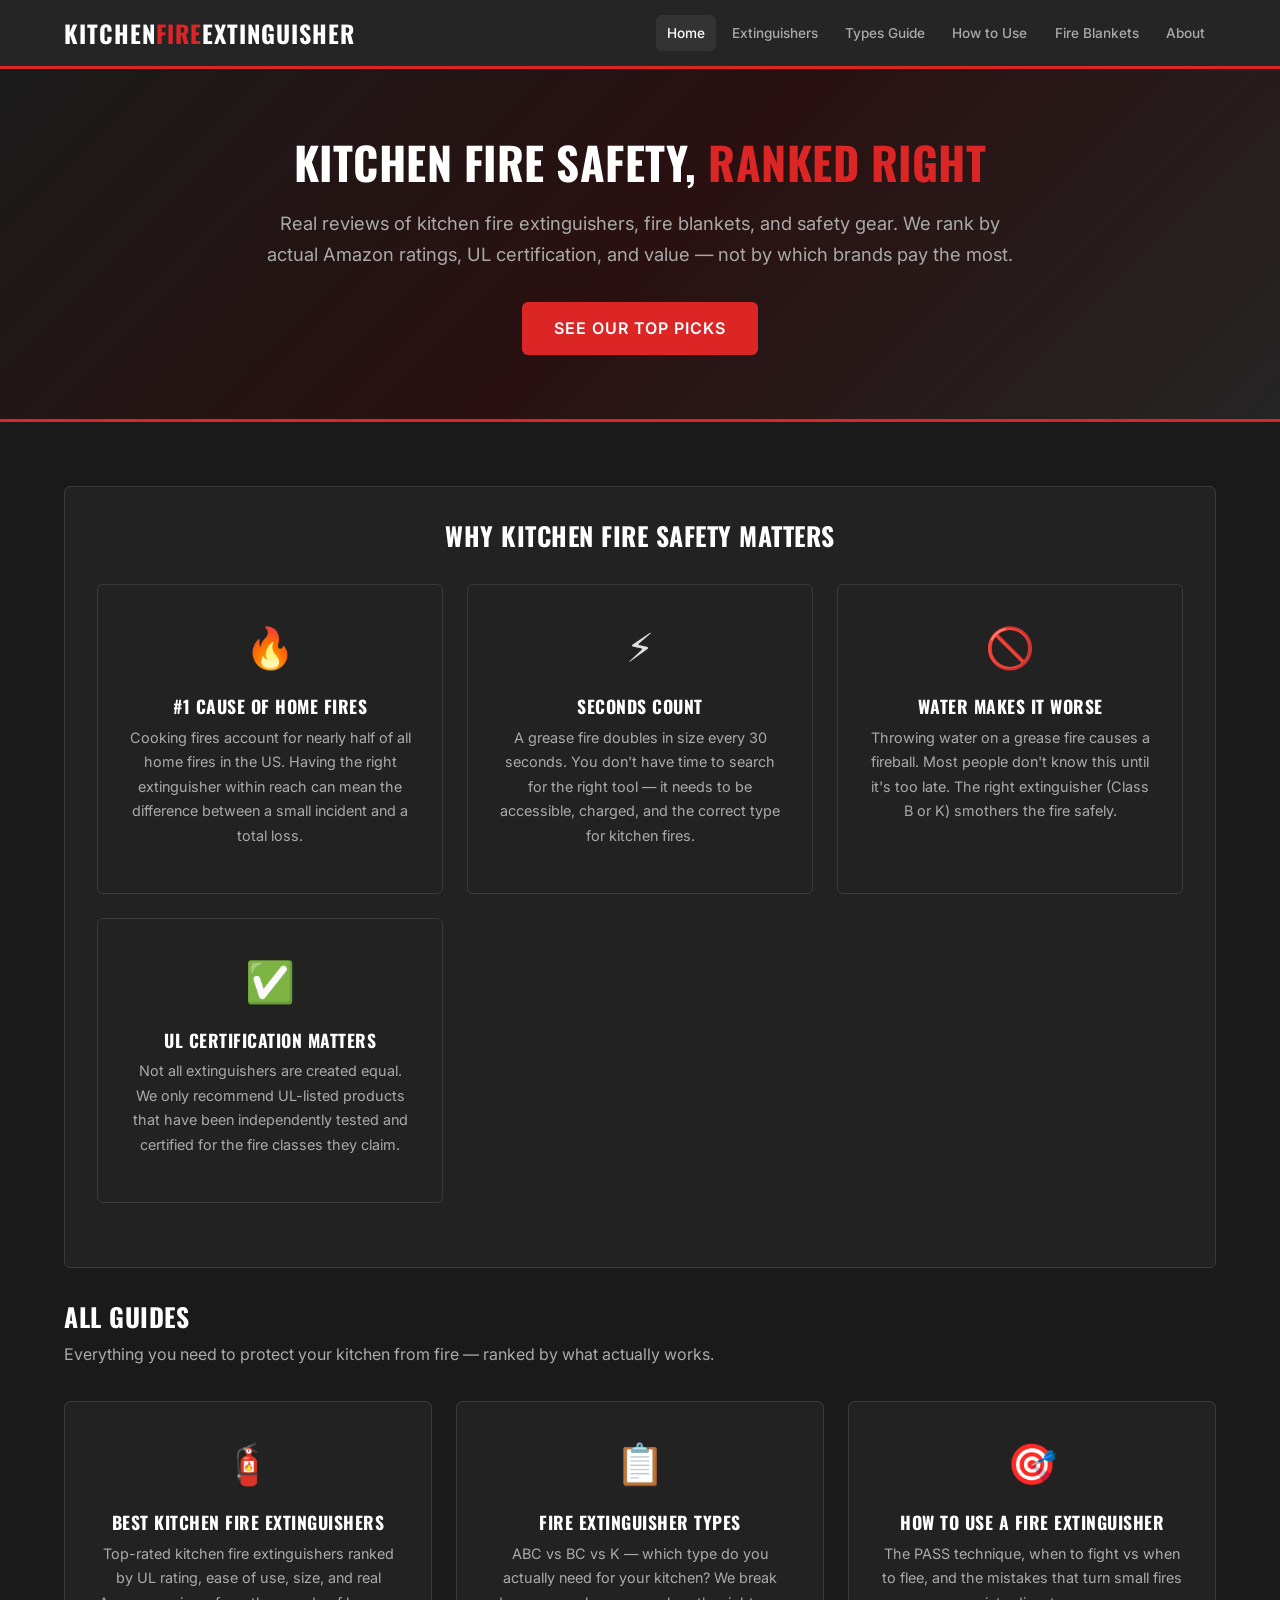
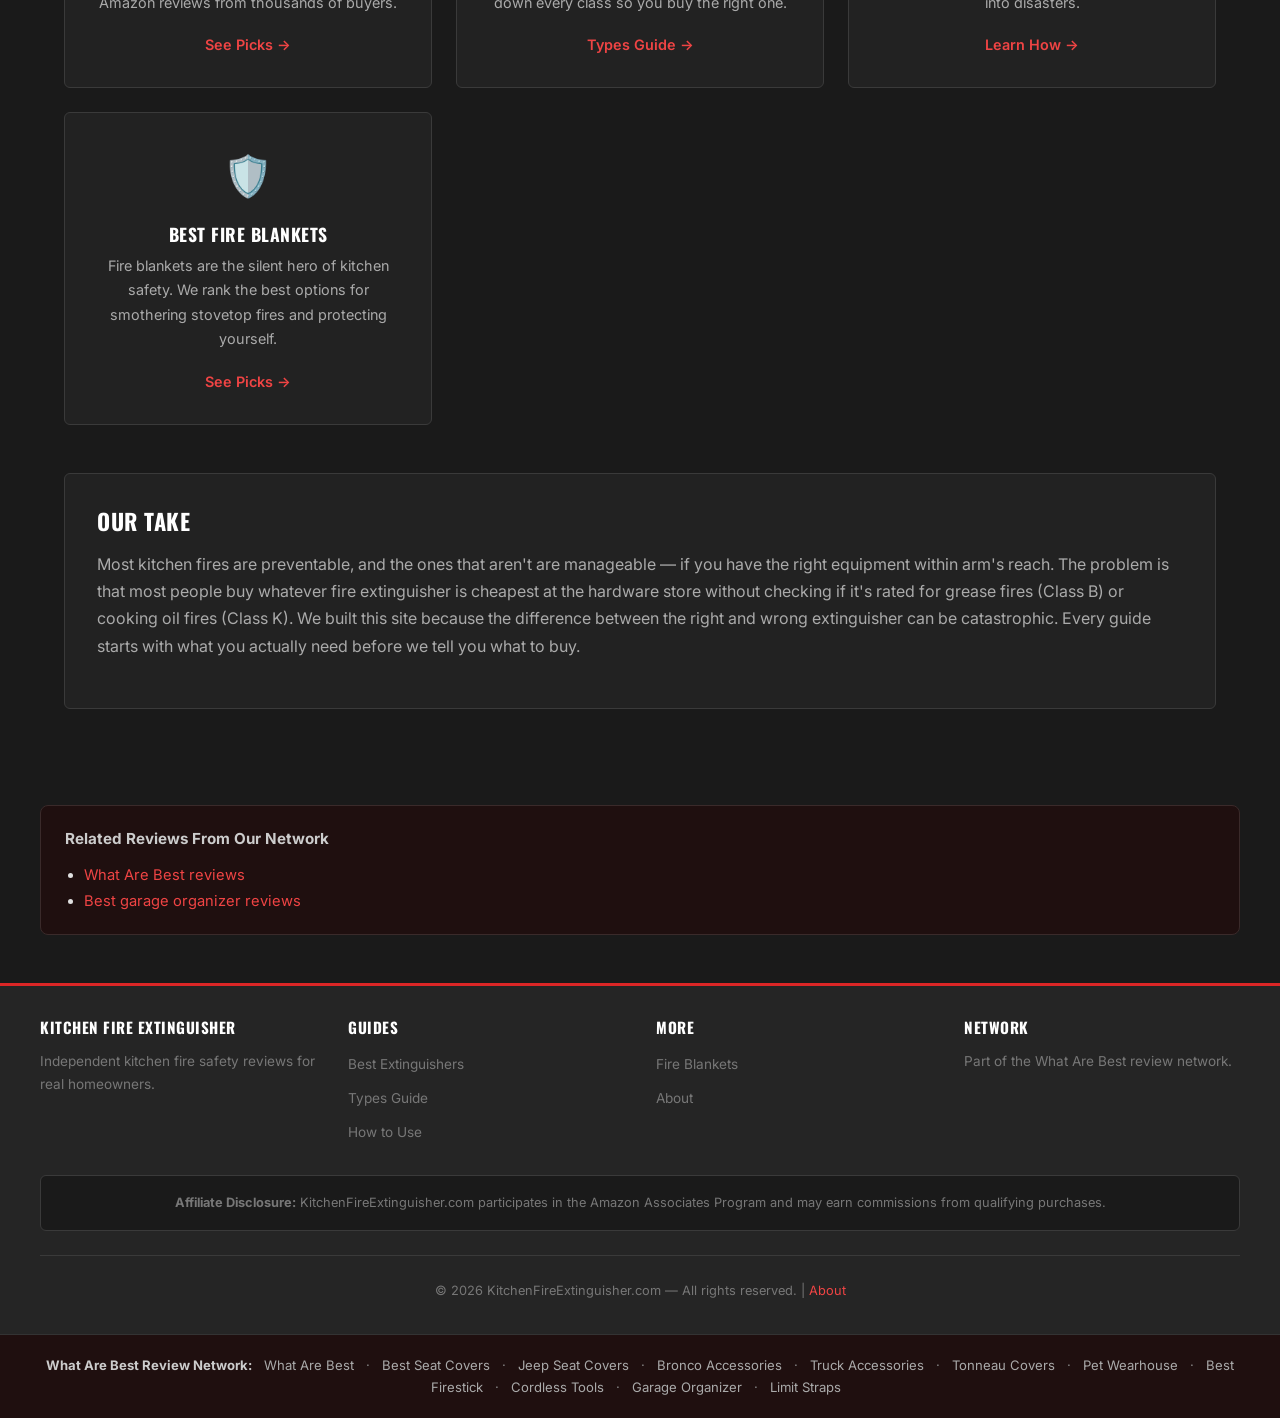
==== index.html @ 475eac33 "Initial site build" ====
<!DOCTYPE html>
<html lang="en">
<head>
<meta charset="UTF-8">
<meta name="viewport" content="width=device-width,initial-scale=1.0">
<title>Best Kitchen Fire Extinguisher 2026 — Honest Fire Safety Reviews</title>
<meta name="description" content="Independent kitchen fire extinguisher reviews. We rank fire extinguishers, fire blankets, and safety gear by real Amazon ratings, UL certification, and value — not brand deals.">
<link rel="canonical" href="https://kitchenfireextinguisher.com/">
<link rel="preconnect" href="https://fonts.googleapis.com">
<link href="https://fonts.googleapis.com/css2?family=Inter:wght@400;500;600;700&family=Oswald:wght@400;500;600;700&display=swap" rel="stylesheet">
<link rel="stylesheet" href="css/style.css">
<meta property="og:type" content="website">
<meta property="og:title" content="Best Kitchen Fire Extinguisher 2026 — Honest Fire Safety Reviews">
<meta property="og:url" content="https://kitchenfireextinguisher.com/">
<meta property="og:site_name" content="KitchenFireExtinguisher.com">
<meta property="og:description" content="Independent kitchen fire extinguisher reviews. We rank fire extinguishers, fire blankets, and safety gear by real Amazon ratings, UL certification, and value.">
<meta name="twitter:card" content="summary">
<script type="application/ld+json">{"@context":"https://schema.org","@type":"WebSite","name":"Kitchen Fire Extinguisher","url":"https://kitchenfireextinguisher.com/","publisher":{"@type":"Organization","name":"What Are Best"},"description":"Independent kitchen fire safety product reviews."}</script>
</head>
<body>
<header class="site-header">
  <div class="header-inner">
    <a href="index.html" class="logo">KITCHEN<span>FIRE</span>EXTINGUISHER</a>
    <button class="nav-toggle" aria-label="Toggle navigation" aria-expanded="false">☰</button>
    <nav class="main-nav" role="navigation">
      <ul>
        <li><a href="index.html">Home</a></li>
        <li><a href="best-kitchen-fire-extinguishers.html">Extinguishers</a></li>
        <li><a href="fire-extinguisher-types.html">Types Guide</a></li>
        <li><a href="how-to-use-fire-extinguisher.html">How to Use</a></li>
        <li><a href="best-fire-blankets.html">Fire Blankets</a></li>
        <li><a href="about.html">About</a></li>
      </ul>
    </nav>
  </div>
</header>

<section class="hero">
  <h1>Kitchen Fire Safety, <span>Ranked Right</span></h1>
  <p>Real reviews of kitchen fire extinguishers, fire blankets, and safety gear. We rank by actual Amazon ratings, UL certification, and value — not by which brands pay the most.</p>
  <a href="best-kitchen-fire-extinguishers.html" class="hero-cta">See Our Top Picks</a>
</section>

<div class="container">
  <section class="brand-section">
    <h2 style="color:var(--white);text-align:center;margin-bottom:1.5rem;font-size:1.6rem">Why Kitchen Fire Safety Matters</h2>
    <div class="category-grid">
      <div class="cat-card"><div class="icon">🔥</div><h3>#1 Cause of Home Fires</h3><p>Cooking fires account for nearly half of all home fires in the US. Having the right extinguisher within reach can mean the difference between a small incident and a total loss.</p></div>
      <div class="cat-card"><div class="icon">⚡</div><h3>Seconds Count</h3><p>A grease fire doubles in size every 30 seconds. You don't have time to search for the right tool — it needs to be accessible, charged, and the correct type for kitchen fires.</p></div>
      <div class="cat-card"><div class="icon">🚫</div><h3>Water Makes It Worse</h3><p>Throwing water on a grease fire causes a fireball. Most people don't know this until it's too late. The right extinguisher (Class B or K) smothers the fire safely.</p></div>
      <div class="cat-card"><div class="icon">✅</div><h3>UL Certification Matters</h3><p>Not all extinguishers are created equal. We only recommend UL-listed products that have been independently tested and certified for the fire classes they claim.</p></div>
    </div>
  </section>

  <h2 style="color:var(--white);margin:2rem 0 .5rem;font-family:var(--font-heading);text-transform:uppercase;font-size:1.6rem">All Guides</h2>
  <p style="color:var(--text-secondary);margin-bottom:1.5rem">Everything you need to protect your kitchen from fire — ranked by what actually works.</p>
  <div class="category-grid">
    <div class="cat-card"><div class="icon">🧯</div><h3>Best Kitchen Fire Extinguishers</h3><p>Top-rated kitchen fire extinguishers ranked by UL rating, ease of use, size, and real Amazon reviews from thousands of buyers.</p><a href="best-kitchen-fire-extinguishers.html">See Picks →</a></div>
    <div class="cat-card"><div class="icon">📋</div><h3>Fire Extinguisher Types</h3><p>ABC vs BC vs K — which type do you actually need for your kitchen? We break down every class so you buy the right one.</p><a href="fire-extinguisher-types.html">Types Guide →</a></div>
    <div class="cat-card"><div class="icon">🎯</div><h3>How to Use a Fire Extinguisher</h3><p>The PASS technique, when to fight vs when to flee, and the mistakes that turn small fires into disasters.</p><a href="how-to-use-fire-extinguisher.html">Learn How →</a></div>
    <div class="cat-card"><div class="icon">🛡️</div><h3>Best Fire Blankets</h3><p>Fire blankets are the silent hero of kitchen safety. We rank the best options for smothering stovetop fires and protecting yourself.</p><a href="best-fire-blankets.html">See Picks →</a></div>
  </div>

  <section class="brand-section" style="margin-top:3rem">
    <h2 style="color:var(--white);margin-bottom:1rem;font-size:1.4rem">Our Take</h2>
    <p style="color:var(--text-secondary);margin-bottom:1rem">Most kitchen fires are preventable, and the ones that aren't are manageable — if you have the right equipment within arm's reach. The problem is that most people buy whatever fire extinguisher is cheapest at the hardware store without checking if it's rated for grease fires (Class B) or cooking oil fires (Class K). We built this site because the difference between the right and wrong extinguisher can be catastrophic. Every guide starts with what you actually need before we tell you what to buy.</p>
  </section>
</div>

<div class="cross-links-box" style="background:#1f0f0f;border:1px solid #3a2a2a;border-radius:8px;padding:1.2rem 1.5rem;margin:2rem auto;max-width:1200px;">
  <strong style="font-size:.95rem;color:#ccc;">Related Reviews From Our Network</strong>
  <ul style="margin:.6rem 0 0 1.2rem;font-size:.92rem;line-height:1.8;">
    <li><a href="https://whatarebest.com">What Are Best reviews</a></li>
    <li><a href="https://bestgarageorganizer.com">Best garage organizer reviews</a></li>
  </ul>
</div>

<footer class="site-footer">
  <div class="footer-inner">
    <div class="footer-col"><h4>Kitchen Fire Extinguisher</h4><p>Independent kitchen fire safety reviews for real homeowners.</p></div>
    <div class="footer-col"><h4>Guides</h4><ul><li><a href="best-kitchen-fire-extinguishers.html">Best Extinguishers</a></li><li><a href="fire-extinguisher-types.html">Types Guide</a></li><li><a href="how-to-use-fire-extinguisher.html">How to Use</a></li></ul></div>
    <div class="footer-col"><h4>More</h4><ul><li><a href="best-fire-blankets.html">Fire Blankets</a></li><li><a href="about.html">About</a></li></ul></div>
    <div class="footer-col"><h4>Network</h4><p>Part of the <a href="https://www.whatarebest.com" target="_blank" rel="noopener">What Are Best</a> review network.</p></div>
  </div>
  <div class="affiliate-disclosure"><p><strong>Affiliate Disclosure:</strong> KitchenFireExtinguisher.com participates in the Amazon Associates Program and may earn commissions from qualifying purchases.</p></div>
  <div class="footer-bottom"><p>&copy; 2026 KitchenFireExtinguisher.com — All rights reserved. | <a href="about.html">About</a></p></div>
</footer>
<div class="network-links"><strong>What Are Best Review Network:</strong> <a href="https://whatarebest.com">What Are Best</a> · <a href="https://bestseatcover.com">Best Seat Covers</a> · <a href="https://jeepseatcover.com">Jeep Seat Covers</a> · <a href="https://bestbroncoaccessories.com">Bronco Accessories</a> · <a href="https://besttruckaccessories.com">Truck Accessories</a> · <a href="https://besttonneaucovers.com">Tonneau Covers</a> · <a href="https://petwearhouse.com">Pet Wearhouse</a> · <a href="https://bestfirestick.com">Best Firestick</a> · <a href="https://bestcordlesstools.com">Cordless Tools</a> · <a href="https://bestgarageorganizer.com">Garage Organizer</a> · <a href="https://limitstraps.com">Limit Straps</a></div>
<script src="js/main.js"></script>
</body>
</html>
---- css/style.css ----
/* ===== RESET & BASE ===== */
*,*::before,*::after{box-sizing:border-box;margin:0;padding:0}
:root{--charcoal:#1a1a1a;--charcoal-light:#252525;--charcoal-mid:#333;--accent:#dc2626;--accent-dark:#b91c1c;--accent-light:#ef4444;--accent-yellow:#f59e0b;--text-primary:#e0e0e0;--text-secondary:#aaa;--text-muted:#777;--white:#fff;--border-color:#3a3a3a;--card-bg:#222;--font-main:'Inter',system-ui,-apple-system,sans-serif;--font-heading:'Oswald',system-ui,sans-serif;--max-width:1200px;--radius:6px}
html{scroll-behavior:smooth;font-size:16px}body{font-family:var(--font-main);background:var(--charcoal);color:var(--text-primary);line-height:1.7;-webkit-font-smoothing:antialiased}a{color:var(--accent-light);text-decoration:none;transition:color .2s}a:hover{color:var(--accent-yellow)}img{max-width:100%;height:auto;display:block}h1,h2,h3,h4,h5{font-family:var(--font-heading);text-transform:uppercase;letter-spacing:.5px;line-height:1.3}
.site-header{background:var(--charcoal-light);border-bottom:3px solid var(--accent);position:sticky;top:0;z-index:1000;backdrop-filter:blur(10px)}.header-inner{max-width:var(--max-width);margin:0 auto;padding:.8rem 1.5rem;display:flex;align-items:center;justify-content:space-between}.logo{font-family:var(--font-heading);font-size:1.5rem;color:var(--white);font-weight:700;letter-spacing:1px}.logo span{color:var(--accent)}.nav-toggle{display:none;background:none;border:none;color:var(--white);font-size:1.5rem;cursor:pointer}.main-nav ul{list-style:none;display:flex;gap:.3rem;flex-wrap:wrap}.main-nav a{display:block;padding:.4rem .7rem;color:var(--text-secondary);font-size:.85rem;font-weight:500;border-radius:var(--radius);transition:all .2s}.main-nav a:hover,.main-nav a.active{color:var(--white);background:var(--charcoal-mid)}
.hero{background:linear-gradient(135deg,var(--charcoal) 0%,#2a1010 50%,var(--charcoal-light) 100%);padding:4rem 1.5rem;text-align:center;border-bottom:3px solid var(--accent)}.hero h1{font-size:2.8rem;color:var(--white);margin-bottom:1rem}.hero h1 span{color:var(--accent)}.hero p{font-size:1.15rem;color:var(--text-secondary);max-width:760px;margin:0 auto 2rem}.hero-cta{display:inline-block;background:var(--accent);color:var(--white);padding:.8rem 2rem;border-radius:var(--radius);font-weight:600;font-size:1rem;transition:all .2s;text-transform:uppercase;letter-spacing:1px}.hero-cta:hover{background:var(--accent-dark);color:var(--white);transform:translateY(-2px);box-shadow:0 4px 15px rgba(220,38,38,.4)}
.container{max-width:var(--max-width);margin:0 auto;padding:2rem 1.5rem}.category-grid{display:grid;grid-template-columns:repeat(auto-fill,minmax(280px,1fr));gap:1.5rem;margin:2rem 0}.cat-card,.brand-section{background:var(--card-bg);border:1px solid var(--border-color);border-radius:var(--radius)}.cat-card{padding:1.8rem;text-align:center;transition:all .2s}.cat-card:hover{border-color:var(--accent);transform:translateY(-3px);box-shadow:0 8px 25px rgba(0,0,0,.3)}.cat-card .icon{font-size:2.5rem;margin-bottom:.8rem}.cat-card h3{font-size:1.1rem;color:var(--white);margin-bottom:.5rem}.cat-card p{font-size:.9rem;color:var(--text-secondary);margin-bottom:1rem}.cat-card a{color:var(--accent-light);font-weight:600;font-size:.9rem}.brand-section{padding:2rem;margin:2rem 0}
/* Article layout */
.content-grid{display:grid;grid-template-columns:1fr 300px;gap:2rem}.article-content{min-width:0}.sidebar{position:sticky;top:80px;align-self:start}.widget{background:var(--card-bg);border:1px solid var(--border-color);border-radius:var(--radius);padding:1.2rem;margin-bottom:1rem}.widget h4{font-family:var(--font-heading);color:var(--white);margin-bottom:.6rem;font-size:.95rem}.widget ul{list-style:none}.widget li{margin-bottom:.4rem}.widget a{font-size:.88rem}
.article-content h1{font-size:2rem;color:var(--white);margin-bottom:.5rem}.article-content .meta{font-size:.85rem;color:var(--text-muted);margin-bottom:2rem}.article-content h2{font-size:1.4rem;margin:2rem 0 .8rem;color:var(--white);border-bottom:1px solid var(--border-color);padding-bottom:.4rem}.article-content h3{font-size:1.15rem;margin:1.5rem 0 .5rem;color:var(--white)}.article-content p{margin-bottom:1rem;color:var(--text-secondary)}.article-content ul,.article-content ol{margin:0 0 1rem 1.5rem;color:var(--text-secondary)}.article-content li{margin-bottom:.4rem}
/* Product cards */
.product-card{background:var(--card-bg);border:1px solid var(--border-color);border-radius:var(--radius);padding:1.5rem;margin-bottom:1.5rem;transition:border-color .2s}.product-card:hover{border-color:var(--accent)}.product-card h3{font-size:1.2rem;color:var(--white);margin-bottom:.4rem}.rating{color:var(--accent-yellow);font-size:.9rem;margin-bottom:.5rem}.specs{font-size:.88rem;color:var(--text-muted);margin-bottom:.8rem;padding:.5rem;background:var(--charcoal);border-radius:var(--radius)}.pros-cons{display:grid;grid-template-columns:1fr 1fr;gap:1rem;margin:1rem 0}.pros h4{color:#22c55e;font-size:.9rem;margin-bottom:.4rem}.cons h4{color:var(--accent-light);font-size:.9rem;margin-bottom:.4rem}.pros ul,.cons ul{list-style:none;font-size:.85rem}.pros li::before{content:'✓ ';color:#22c55e}.cons li::before{content:'✗ ';color:var(--accent-light)}
.btn{display:inline-block;background:var(--accent);color:var(--white);padding:.6rem 1.5rem;border-radius:var(--radius);font-weight:600;font-size:.9rem;transition:all .2s;text-transform:uppercase;letter-spacing:.5px}.btn:hover{background:var(--accent-dark);color:var(--white);transform:translateY(-1px)}
.badge{display:inline-block;font-size:.7rem;font-weight:700;text-transform:uppercase;padding:.2rem .6rem;border-radius:4px;margin-bottom:.5rem}.badge-top{background:#22c55e;color:#fff}.badge-value{background:#3b82f6;color:#fff}.badge-popular{background:#f97316;color:#fff}
/* FAQ */
.faq{margin:2rem 0}.faq-item{background:var(--card-bg);border:1px solid var(--border-color);border-radius:var(--radius);margin-bottom:.8rem;padding:1.2rem}.faq-item h3{font-size:1rem;color:var(--white);margin-bottom:.5rem;text-transform:none;letter-spacing:0;font-family:var(--font-main)}.faq-item p{font-size:.9rem;color:var(--text-secondary);margin:0}
/* Footer */
.site-footer{background:var(--charcoal-light);border-top:3px solid var(--accent);padding:2rem 1.5rem;margin-top:3rem}.footer-inner{max-width:var(--max-width);margin:0 auto;display:grid;grid-template-columns:repeat(auto-fit,minmax(250px,1fr));gap:2rem}.footer-col h4{font-family:var(--font-heading);color:var(--white);margin-bottom:.8rem;font-size:.95rem}.footer-col p,.footer-col a{font-size:.85rem;color:var(--text-muted)}.footer-col ul{list-style:none}.footer-col li{margin-bottom:.4rem}.affiliate-disclosure{background:var(--charcoal);border:1px solid var(--border-color);border-radius:var(--radius);padding:1rem;margin-top:1.5rem;max-width:var(--max-width);margin-left:auto;margin-right:auto}.affiliate-disclosure p{font-size:.8rem;color:var(--text-muted);text-align:center}.footer-bottom{text-align:center;padding-top:1.5rem;margin-top:1.5rem;border-top:1px solid var(--border-color);max-width:var(--max-width);margin-left:auto;margin-right:auto}.footer-bottom p{font-size:.8rem;color:var(--text-muted)}.network-links{background:#1f0f0f;padding:1.2rem;text-align:center;font-size:.82rem;color:#888;border-top:1px solid #333}.network-links strong{color:#ccc}.network-links a{color:#aaa;margin:0 .5rem}
@media(max-width:768px){.nav-toggle{display:block}.main-nav{display:none;position:absolute;top:100%;left:0;right:0;background:var(--charcoal-light);border-bottom:3px solid var(--accent);padding:1rem}.main-nav.open{display:block}.main-nav ul{flex-direction:column;gap:0}.main-nav a{padding:.7rem 1rem;border-radius:0;border-bottom:1px solid var(--border-color)}.hero h1{font-size:1.8rem}.header-inner{position:relative}.category-grid{grid-template-columns:1fr}.content-grid{grid-template-columns:1fr}.sidebar{position:static}.pros-cons{grid-template-columns:1fr}}
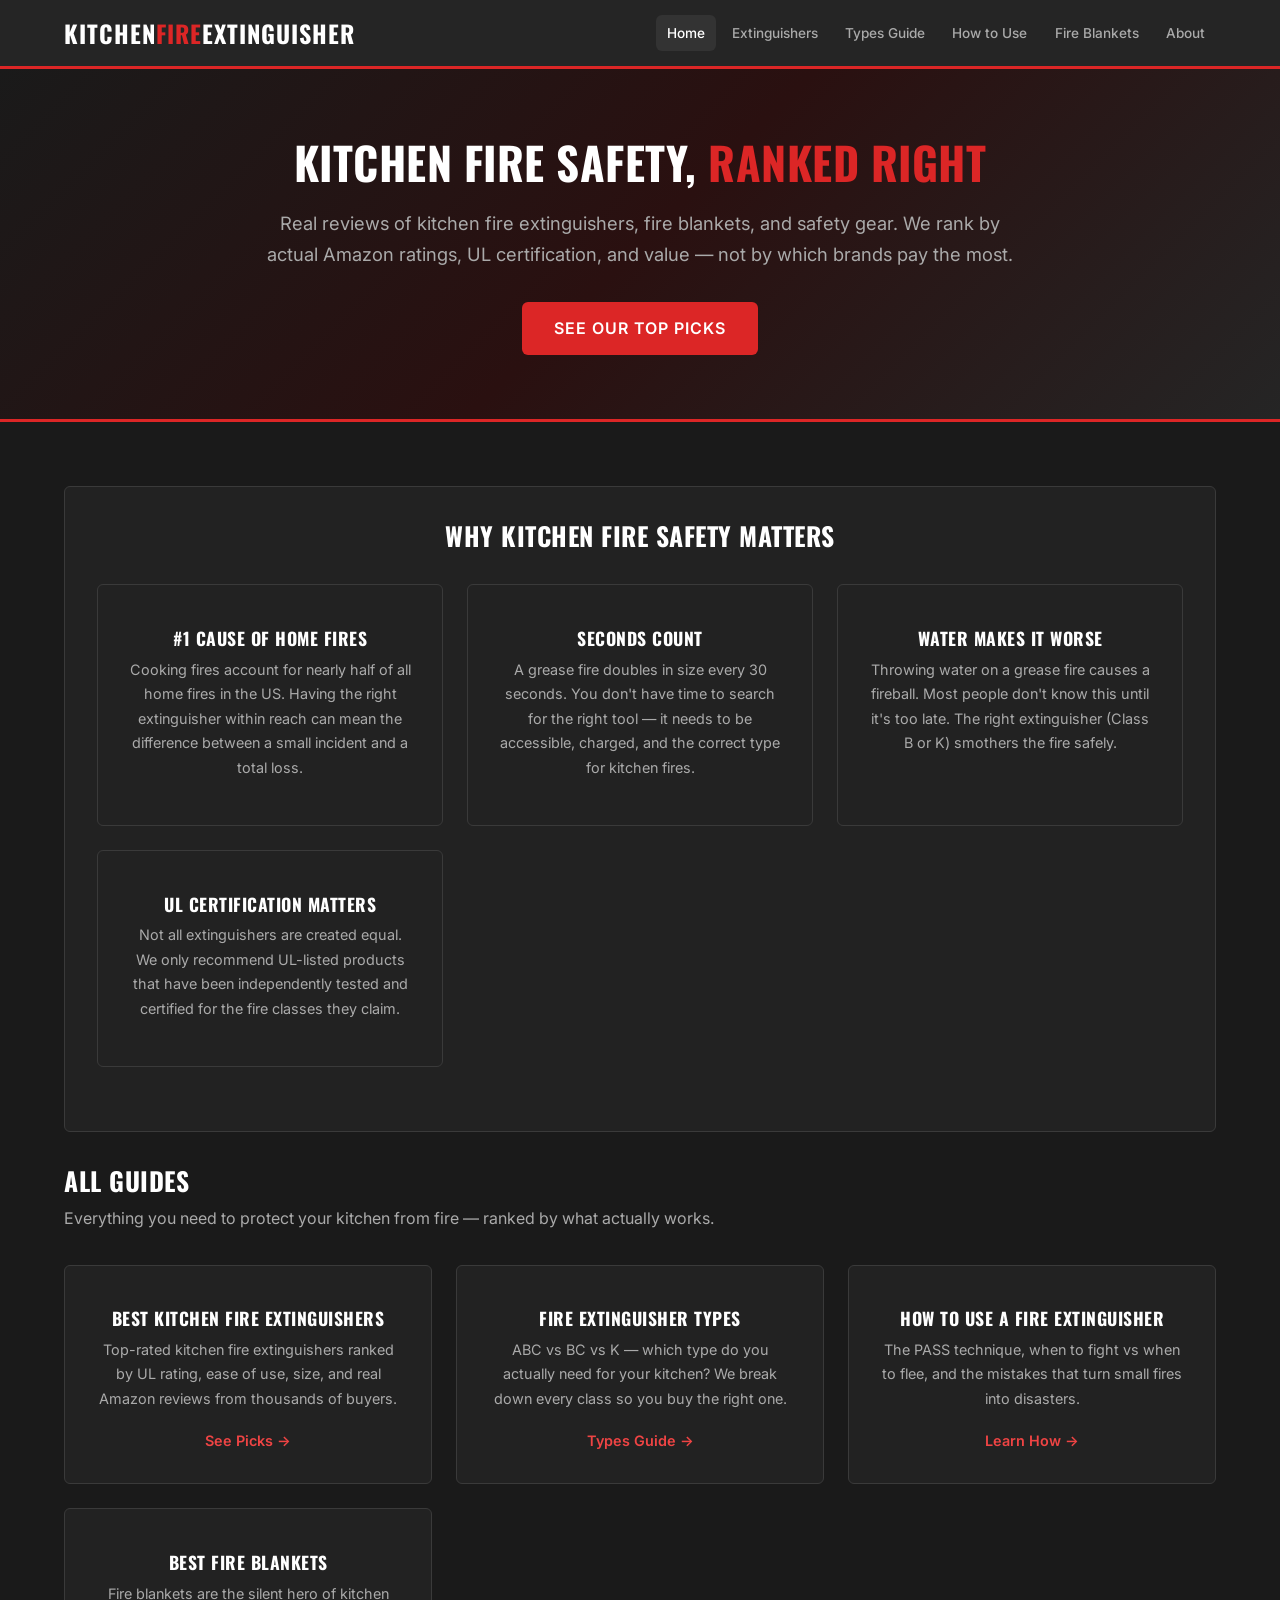
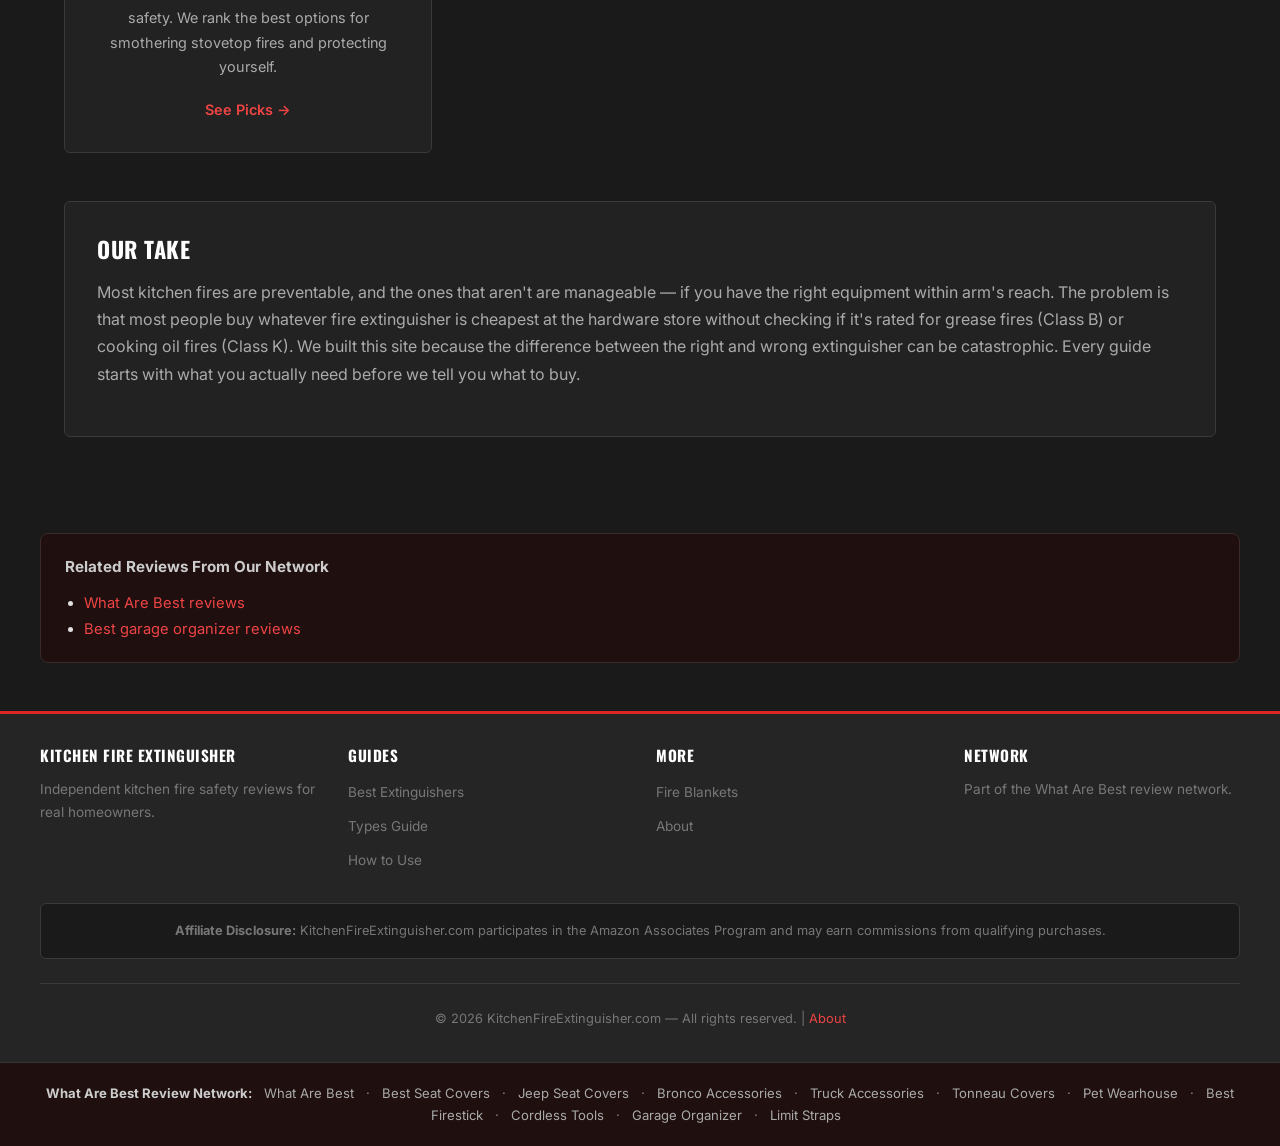
==== commit 19e47285: "Mobile UX overhaul: compact cards, accordion reviews, sticky jump nav, collapsible sections, emoji c" ====
--- a/index.html
+++ b/index.html
@@ -45,20 +45,20 @@
   <section class="brand-section">
     <h2 style="color:var(--white);text-align:center;margin-bottom:1.5rem;font-size:1.6rem">Why Kitchen Fire Safety Matters</h2>
     <div class="category-grid">
-      <div class="cat-card"><div class="icon">🔥</div><h3>#1 Cause of Home Fires</h3><p>Cooking fires account for nearly half of all home fires in the US. Having the right extinguisher within reach can mean the difference between a small incident and a total loss.</p></div>
-      <div class="cat-card"><div class="icon">⚡</div><h3>Seconds Count</h3><p>A grease fire doubles in size every 30 seconds. You don't have time to search for the right tool — it needs to be accessible, charged, and the correct type for kitchen fires.</p></div>
-      <div class="cat-card"><div class="icon">🚫</div><h3>Water Makes It Worse</h3><p>Throwing water on a grease fire causes a fireball. Most people don't know this until it's too late. The right extinguisher (Class B or K) smothers the fire safely.</p></div>
-      <div class="cat-card"><div class="icon">✅</div><h3>UL Certification Matters</h3><p>Not all extinguishers are created equal. We only recommend UL-listed products that have been independently tested and certified for the fire classes they claim.</p></div>
+      <div class="cat-card"><div class="icon"></div><h3>#1 Cause of Home Fires</h3><p>Cooking fires account for nearly half of all home fires in the US. Having the right extinguisher within reach can mean the difference between a small incident and a total loss.</p></div>
+      <div class="cat-card"><div class="icon"></div><h3>Seconds Count</h3><p>A grease fire doubles in size every 30 seconds. You don't have time to search for the right tool — it needs to be accessible, charged, and the correct type for kitchen fires.</p></div>
+      <div class="cat-card"><div class="icon"></div><h3>Water Makes It Worse</h3><p>Throwing water on a grease fire causes a fireball. Most people don't know this until it's too late. The right extinguisher (Class B or K) smothers the fire safely.</p></div>
+      <div class="cat-card"><div class="icon"></div><h3>UL Certification Matters</h3><p>Not all extinguishers are created equal. We only recommend UL-listed products that have been independently tested and certified for the fire classes they claim.</p></div>
     </div>
   </section>
 
   <h2 style="color:var(--white);margin:2rem 0 .5rem;font-family:var(--font-heading);text-transform:uppercase;font-size:1.6rem">All Guides</h2>
   <p style="color:var(--text-secondary);margin-bottom:1.5rem">Everything you need to protect your kitchen from fire — ranked by what actually works.</p>
   <div class="category-grid">
-    <div class="cat-card"><div class="icon">🧯</div><h3>Best Kitchen Fire Extinguishers</h3><p>Top-rated kitchen fire extinguishers ranked by UL rating, ease of use, size, and real Amazon reviews from thousands of buyers.</p><a href="best-kitchen-fire-extinguishers.html">See Picks →</a></div>
-    <div class="cat-card"><div class="icon">📋</div><h3>Fire Extinguisher Types</h3><p>ABC vs BC vs K — which type do you actually need for your kitchen? We break down every class so you buy the right one.</p><a href="fire-extinguisher-types.html">Types Guide →</a></div>
-    <div class="cat-card"><div class="icon">🎯</div><h3>How to Use a Fire Extinguisher</h3><p>The PASS technique, when to fight vs when to flee, and the mistakes that turn small fires into disasters.</p><a href="how-to-use-fire-extinguisher.html">Learn How →</a></div>
-    <div class="cat-card"><div class="icon">🛡️</div><h3>Best Fire Blankets</h3><p>Fire blankets are the silent hero of kitchen safety. We rank the best options for smothering stovetop fires and protecting yourself.</p><a href="best-fire-blankets.html">See Picks →</a></div>
+    <div class="cat-card"><div class="icon"></div><h3>Best Kitchen Fire Extinguishers</h3><p>Top-rated kitchen fire extinguishers ranked by UL rating, ease of use, size, and real Amazon reviews from thousands of buyers.</p><a href="best-kitchen-fire-extinguishers.html">See Picks →</a></div>
+    <div class="cat-card"><div class="icon"></div><h3>Fire Extinguisher Types</h3><p>ABC vs BC vs K — which type do you actually need for your kitchen? We break down every class so you buy the right one.</p><a href="fire-extinguisher-types.html">Types Guide →</a></div>
+    <div class="cat-card"><div class="icon"></div><h3>How to Use a Fire Extinguisher</h3><p>The PASS technique, when to fight vs when to flee, and the mistakes that turn small fires into disasters.</p><a href="how-to-use-fire-extinguisher.html">Learn How →</a></div>
+    <div class="cat-card"><div class="icon"></div><h3>Best Fire Blankets</h3><p>Fire blankets are the silent hero of kitchen safety. We rank the best options for smothering stovetop fires and protecting yourself.</p><a href="best-fire-blankets.html">See Picks →</a></div>
   </div>
 
   <section class="brand-section" style="margin-top:3rem">
--- a/css/style.css
+++ b/css/style.css
@@ -17,3 +17,349 @@
 /* Footer */
 .site-footer{background:var(--charcoal-light);border-top:3px solid var(--accent);padding:2rem 1.5rem;margin-top:3rem}.footer-inner{max-width:var(--max-width);margin:0 auto;display:grid;grid-template-columns:repeat(auto-fit,minmax(250px,1fr));gap:2rem}.footer-col h4{font-family:var(--font-heading);color:var(--white);margin-bottom:.8rem;font-size:.95rem}.footer-col p,.footer-col a{font-size:.85rem;color:var(--text-muted)}.footer-col ul{list-style:none}.footer-col li{margin-bottom:.4rem}.affiliate-disclosure{background:var(--charcoal);border:1px solid var(--border-color);border-radius:var(--radius);padding:1rem;margin-top:1.5rem;max-width:var(--max-width);margin-left:auto;margin-right:auto}.affiliate-disclosure p{font-size:.8rem;color:var(--text-muted);text-align:center}.footer-bottom{text-align:center;padding-top:1.5rem;margin-top:1.5rem;border-top:1px solid var(--border-color);max-width:var(--max-width);margin-left:auto;margin-right:auto}.footer-bottom p{font-size:.8rem;color:var(--text-muted)}.network-links{background:#1f0f0f;padding:1.2rem;text-align:center;font-size:.82rem;color:#888;border-top:1px solid #333}.network-links strong{color:#ccc}.network-links a{color:#aaa;margin:0 .5rem}
 @media(max-width:768px){.nav-toggle{display:block}.main-nav{display:none;position:absolute;top:100%;left:0;right:0;background:var(--charcoal-light);border-bottom:3px solid var(--accent);padding:1rem}.main-nav.open{display:block}.main-nav ul{flex-direction:column;gap:0}.main-nav a{padding:.7rem 1rem;border-radius:0;border-bottom:1px solid var(--border-color)}.hero h1{font-size:1.8rem}.header-inner{position:relative}.category-grid{grid-template-columns:1fr}.content-grid{grid-template-columns:1fr}.sidebar{position:static}.pros-cons{grid-template-columns:1fr}}
+
+
+/* ═══════════════════════════════════════════════
+   MOBILE UX OVERHAUL — Compact Cards, Accordions,
+   Sticky Nav, Collapsible Sections, Vehicle Finder
+   ═══════════════════════════════════════════════ */
+
+/* ── Accordion Review Cards (mobile compact) ── */
+.review-compact-summary {
+  display: none;
+}
+.review-detail-toggle {
+  display: none;
+}
+
+/* ── Sticky Jump Nav ── */
+.sticky-jump-nav {
+  display: none;
+  position: sticky;
+  top: 60px;
+  z-index: 90;
+  background: inherit;
+  border-bottom: 1px solid rgba(128,128,128,0.2);
+  overflow-x: auto;
+  -webkit-overflow-scrolling: touch;
+  scrollbar-width: none;
+  padding: 8px 12px;
+  gap: 6px;
+  white-space: nowrap;
+}
+.sticky-jump-nav::-webkit-scrollbar { display: none; }
+.sticky-jump-nav .jump-pill {
+  display: inline-block;
+  padding: 5px 12px;
+  border-radius: 100px;
+  font-size: 0.78rem;
+  font-weight: 600;
+  text-decoration: none;
+  white-space: nowrap;
+  transition: all 0.2s;
+  border: 1.5px solid rgba(128,128,128,0.3);
+}
+
+/* ── Collapsible Sections ── */
+.collapsible-header {
+  cursor: pointer;
+  display: flex;
+  align-items: center;
+  justify-content: space-between;
+  user-select: none;
+  -webkit-user-select: none;
+}
+.collapsible-header::after {
+  content: '▼';
+  font-size: 0.7rem;
+  transition: transform 0.2s;
+  margin-left: 8px;
+  flex-shrink: 0;
+}
+.collapsible-header.expanded::after {
+  transform: rotate(180deg);
+}
+.collapsible-body {
+  overflow: hidden;
+  transition: max-height 0.3s ease;
+}
+.collapsible-body.collapsed {
+  max-height: 0 !important;
+  overflow: hidden;
+}
+
+/* ── Vehicle Finder ── */
+.vehicle-finder {
+  display: none;
+  padding: 16px;
+  border-radius: 8px;
+  margin: 16px auto;
+  max-width: 800px;
+}
+.vehicle-finder h3 {
+  font-size: 1rem;
+  margin-bottom: 10px;
+}
+.vehicle-finder-form {
+  display: flex;
+  gap: 8px;
+  flex-wrap: wrap;
+  align-items: center;
+}
+.vehicle-finder-form select {
+  flex: 1;
+  min-width: 120px;
+  padding: 8px 10px;
+  border-radius: 6px;
+  font-size: 0.9rem;
+  border: 1.5px solid rgba(128,128,128,0.3);
+  background: inherit;
+  color: inherit;
+  font-family: inherit;
+  appearance: auto;
+}
+.vehicle-finder-form button {
+  padding: 8px 16px;
+  border-radius: 6px;
+  font-weight: 600;
+  font-size: 0.9rem;
+  border: none;
+  cursor: pointer;
+  white-space: nowrap;
+  font-family: inherit;
+}
+
+/* ── FAQ Accordion ── */
+.faq-toggle-body {
+  overflow: hidden;
+  transition: max-height 0.3s ease;
+}
+.faq-toggle-body.collapsed {
+  max-height: 0 !important;
+}
+
+@media (max-width: 768px) {
+  /* ── Base Typography Tightening ── */
+  body { font-size: 15px !important; }
+  h1 { font-size: 1.55rem !important; }
+  h2 { font-size: 1.25rem !important; }
+  h3 { font-size: 1.05rem !important; }
+  h4 { font-size: 0.95rem !important; }
+
+  /* ── Section Spacing Reduction ── */
+  .section, .container { padding-top: 1.5rem !important; padding-bottom: 1.5rem !important; }
+  .section-header { margin-bottom: 1.25rem !important; }
+
+  /* ── Hero Compact ── */
+  .hero { padding: 2rem 1rem 1.5rem !important; }
+  .hero h1 { font-size: 1.6rem !important; margin-bottom: 0.5rem !important; }
+  .hero p { font-size: 0.92rem !important; margin-bottom: 1rem !important; }
+  .page-hero { padding: 1.5rem 1rem 1.25rem !important; }
+  .page-hero h1 { font-size: 1.5rem !important; }
+  .page-hero p, .page-hero .subtitle { font-size: 0.9rem !important; }
+
+  /* ── Card Compact ── */
+  .card-body, .card { padding: 12px !important; }
+  .card-image { height: 100px !important; font-size: 2rem !important; }
+  .card-text { font-size: 0.85rem !important; margin-bottom: 0.5rem !important; }
+  .review-card { padding: 12px !important; padding-top: 20px !important; margin-bottom: 1rem !important; }
+  .review-header { gap: 0.75rem !important; margin-bottom: 0.75rem !important; }
+  .review-image { display: none !important; }
+  .review-body p { font-size: 0.88rem !important; }
+  .product-card { padding: 12px !important; margin-bottom: 1rem !important; }
+
+  /* ── Remove Emoji Placeholders ── */
+  .card-image:not(:has(img)):not(:has(svg)) {
+    height: 0 !important;
+    min-height: 0 !important;
+    padding: 0 !important;
+    overflow: hidden;
+  }
+
+  /* ── Pros/Cons Compact ── */
+  .pros-cons { gap: 0.5rem !important; margin: 0.5rem 0 !important; }
+  .pros, .cons { padding: 8px !important; }
+  .pros li, .cons li { font-size: 0.85rem !important; }
+
+  /* ── Accordion Review Cards ── */
+  .review-compact-summary {
+    display: flex !important;
+    align-items: center;
+    gap: 10px;
+    padding: 0;
+  }
+  .review-compact-summary .compact-rank {
+    width: 28px;
+    height: 28px;
+    border-radius: 50%;
+    display: flex;
+    align-items: center;
+    justify-content: center;
+    font-weight: 800;
+    font-size: 0.85rem;
+    flex-shrink: 0;
+    color: #fff;
+  }
+  .review-compact-summary .compact-info {
+    flex: 1;
+    min-width: 0;
+  }
+  .review-compact-summary .compact-name {
+    font-weight: 700;
+    font-size: 0.95rem;
+    line-height: 1.2;
+    display: flex;
+    align-items: center;
+    gap: 6px;
+    flex-wrap: wrap;
+  }
+  .review-compact-summary .compact-stars {
+    font-size: 0.8rem;
+    letter-spacing: 0.5px;
+  }
+  .review-compact-summary .compact-oneliner {
+    font-size: 0.82rem;
+    opacity: 0.8;
+    line-height: 1.3;
+    margin-top: 2px;
+  }
+  .review-compact-summary .compact-cta-row {
+    display: flex;
+    align-items: center;
+    gap: 6px;
+    flex-shrink: 0;
+  }
+  .review-compact-summary .compact-price {
+    font-weight: 700;
+    font-size: 0.85rem;
+    white-space: nowrap;
+  }
+  .review-compact-summary .compact-cta {
+    padding: 6px 12px;
+    border-radius: 6px;
+    font-size: 0.78rem;
+    font-weight: 600;
+    text-decoration: none;
+    white-space: nowrap;
+  }
+  .review-detail-toggle {
+    display: block !important;
+    background: none;
+    border: none;
+    font-size: 0.82rem;
+    font-weight: 600;
+    cursor: pointer;
+    padding: 8px 0 0;
+    width: 100%;
+    text-align: left;
+    font-family: inherit;
+  }
+  .review-detail-toggle::after {
+    content: ' ▼';
+    font-size: 0.7rem;
+  }
+  .review-detail-toggle.expanded::after {
+    content: ' ▲';
+  }
+  .review-detail-body {
+    overflow: hidden;
+    transition: max-height 0.3s ease;
+  }
+  .review-detail-body.collapsed {
+    max-height: 0 !important;
+    overflow: hidden;
+  }
+
+  /* Hide original rank badge on mobile (we show compact rank) */
+  .review-rank { display: none !important; }
+  .product-rank { display: none !important; }
+
+  /* ── Sticky Jump Nav ── */
+  .sticky-jump-nav {
+    display: flex !important;
+  }
+
+  /* ── Vehicle Finder ── */
+  .vehicle-finder {
+    display: block !important;
+  }
+  .vehicle-finder-form {
+    flex-direction: column;
+  }
+  .vehicle-finder-form select,
+  .vehicle-finder-form button {
+    width: 100%;
+  }
+
+  /* ── CTA Buttons Full Width ── */
+  .review-cta .btn,
+  .product-cta .btn,
+  .btn-amazon,
+  .btn-bartact,
+  .product-card .btn-amazon,
+  .product-card .btn-bartact,
+  .cta-row .btn,
+  .review-cta a,
+  .product-card a[class*="btn"] {
+    display: block !important;
+    width: 100% !important;
+    text-align: center !important;
+    box-sizing: border-box !important;
+  }
+
+  /* ── Footer Compact ── */
+  .footer, .site-footer { padding: 1.5rem 1rem 1rem !important; }
+  .footer p, .footer li, .site-footer p, .site-footer li,
+  .footer-col p, .footer-col a { font-size: 0.8rem !important; }
+  .footer h4, .footer-col h4 { font-size: 0.9rem !important; margin-bottom: 0.5rem !important; }
+  .footer-bottom { padding-top: 0.75rem !important; }
+  .footer-grid, .footer-inner { gap: 1rem !important; }
+
+  /* ── Guide/Buying Section Collapsed ── */
+  .guide-section { padding: 12px !important; margin-bottom: 1rem !important; }
+  .guide-section p, .guide-section li { font-size: 0.88rem !important; }
+
+  /* ── Table Compact ── */
+  .comparison-table, .cmp-table { font-size: 0.8rem !important; }
+  .comparison-table th, .comparison-table td,
+  .cmp-table th, .cmp-table td { padding: 0.5rem 0.6rem !important; }
+
+  /* ── Network Links Compact ── */
+  .network-links { font-size: 0.75rem !important; padding: 0.8rem !important; }
+  .cross-links-box { padding: 0.8rem 1rem !important; font-size: 0.85rem !important; }
+
+  /* ── Disclosure Compact ── */
+  .disclosure, .disclosure-box, .affiliate-notice, .affiliate-disclosure { 
+    font-size: 0.8rem !important; 
+    padding: 8px 10px !important; 
+  }
+
+  /* ── TOC Compact ── */
+  .toc { padding: 10px 12px !important; margin-bottom: 1rem !important; }
+  .toc li { font-size: 0.85rem !important; }
+
+  /* ── Featured Bar Compact ── */
+  .featured-bar { padding: 8px 10px !important; font-size: 0.85rem !important; }
+
+  /* ── Verdict Box Compact ── */
+  .verdict-box { padding: 12px !important; }
+
+  /* ── Brand Section Compact ── */
+  .brand-section { padding: 12px !important; }
+  .brand-card { padding: 10px !important; }
+  .brand-card p { font-size: 0.82rem !important; }
+}
+
+/* Desktop: show vehicle finder inline */
+@media (min-width: 769px) {
+  .vehicle-finder {
+    display: block !important;
+  }
+  .vehicle-finder-form {
+    flex-wrap: nowrap;
+  }
+  .sticky-jump-nav {
+    display: flex !important;
+  }
+}
+
